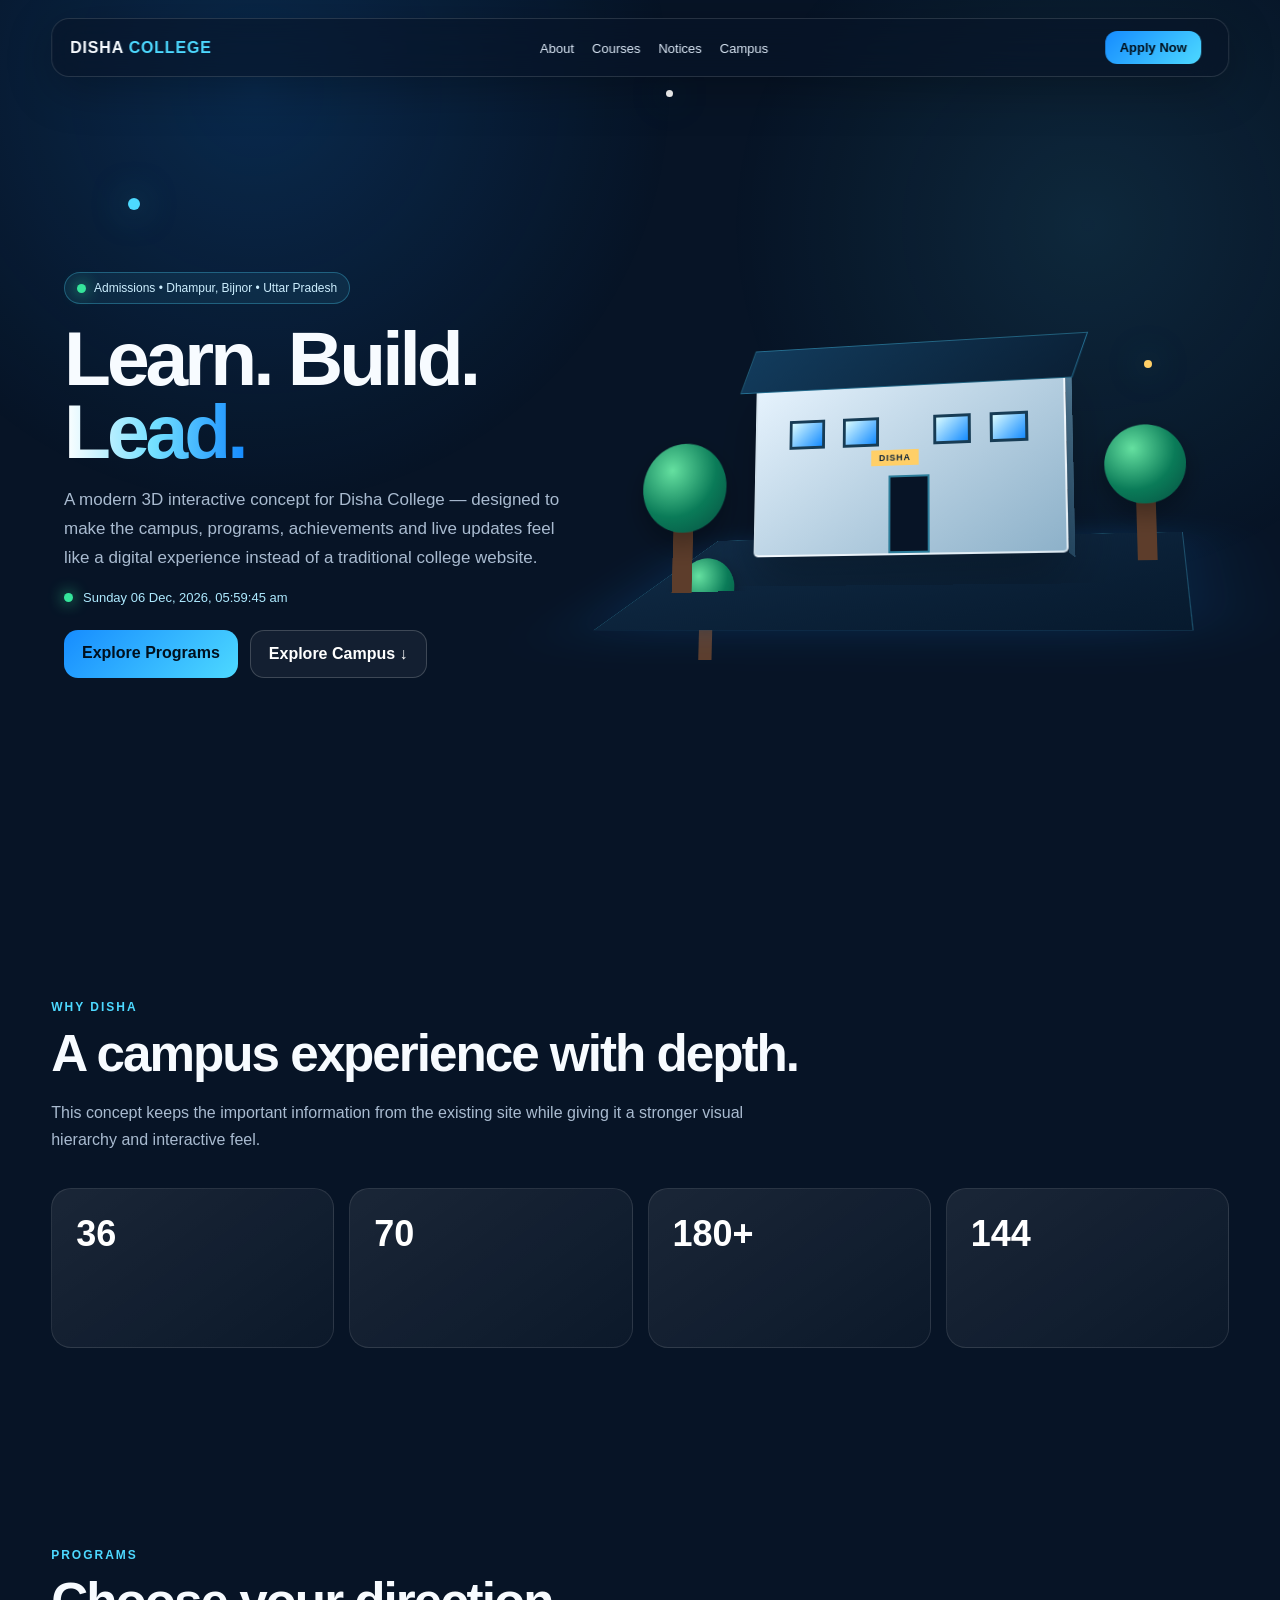
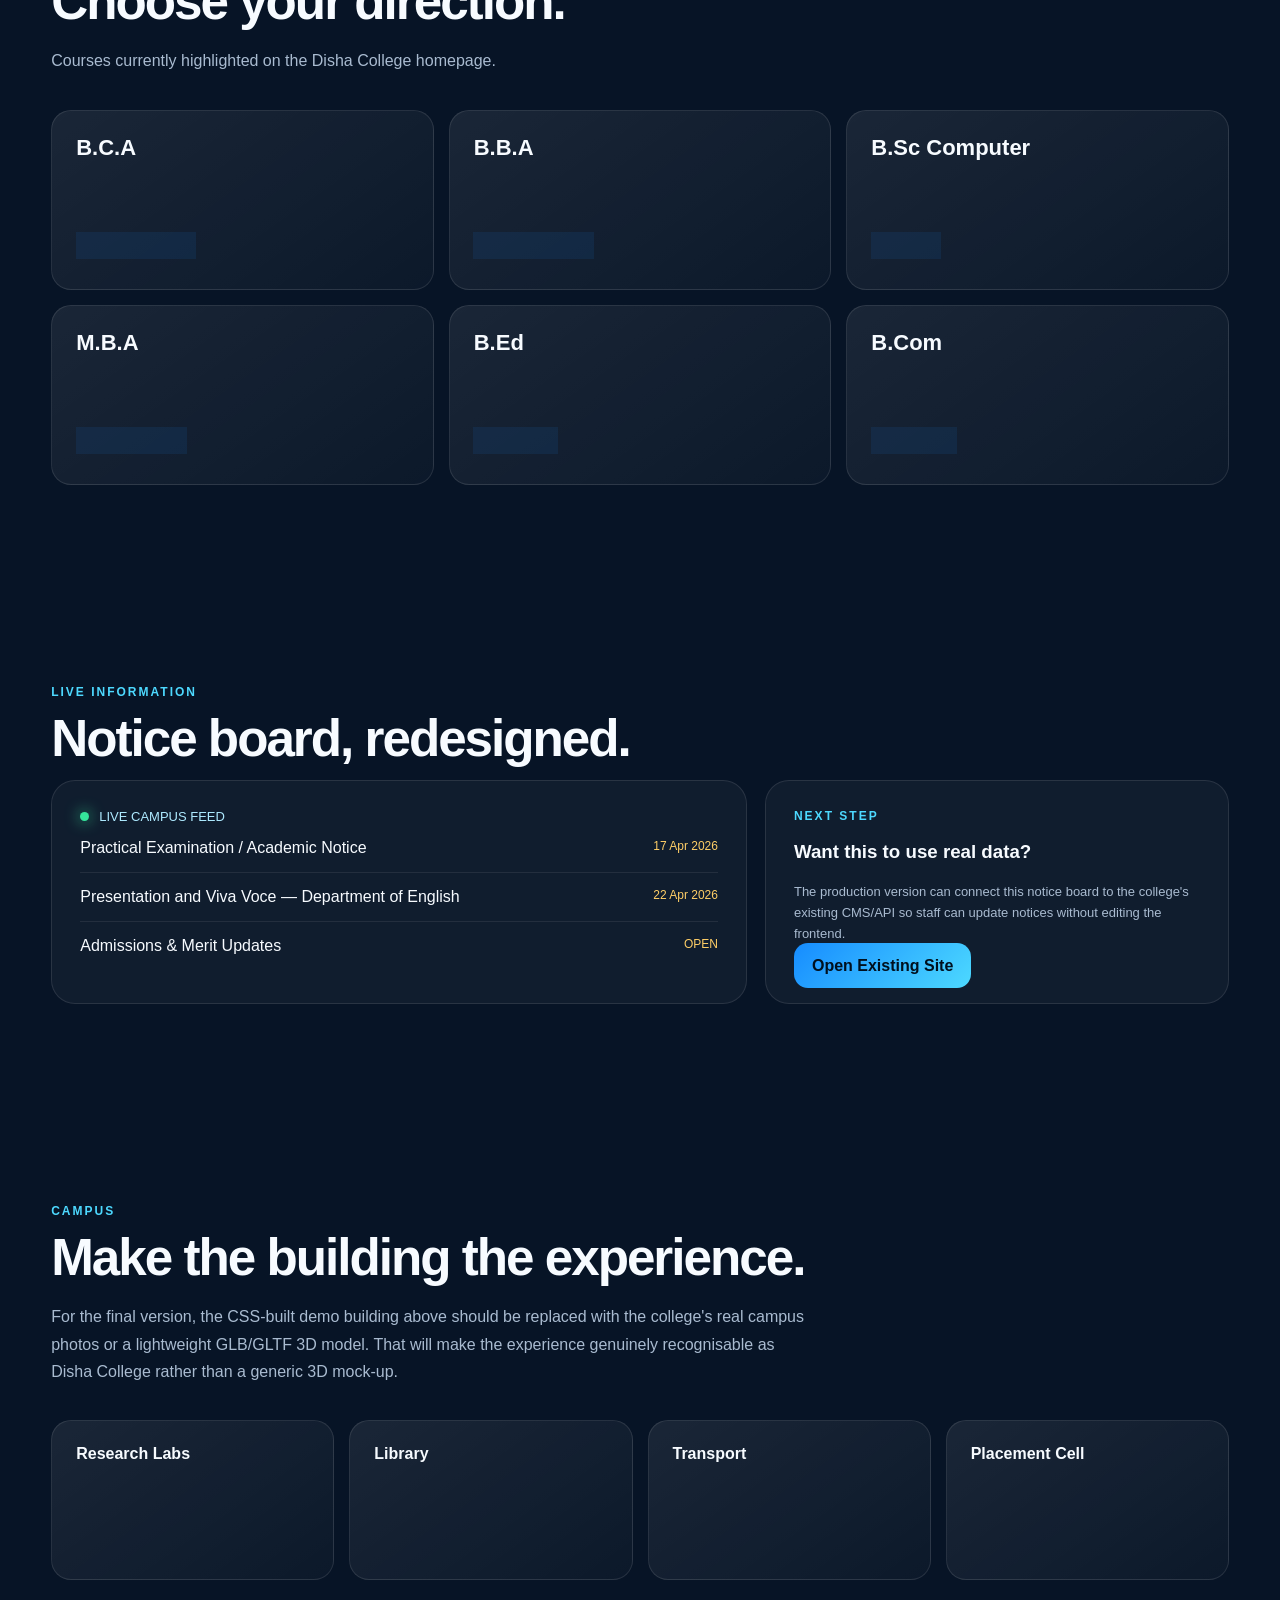
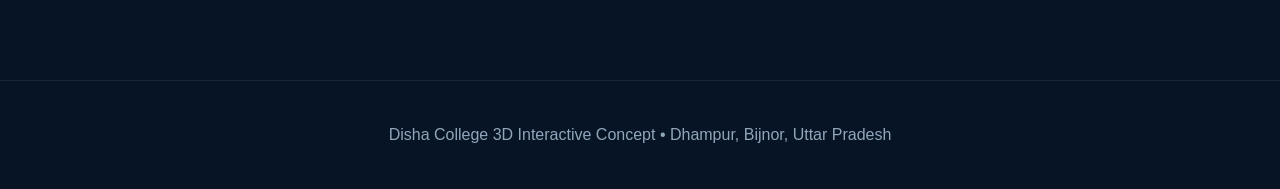
==== index.html @ a52d8aa4 "Add files via upload" ====
<!doctype html>
<html lang="en">
<head>
<meta charset="utf-8">
<meta name="viewport" content="width=device-width,initial-scale=1">
<title>Disha College — 3D Interactive Demo</title>
<meta name="description" content="3D interactive homepage concept for Disha College Dhampur">
<style>
:root{--navy:#071426;--blue:#168cff;--cyan:#4dd9ff;--gold:#ffcf67;--white:#f7fbff;--muted:#a9bbd0}
*{box-sizing:border-box}html{scroll-behavior:smooth}body{margin:0;background:var(--navy);color:var(--white);font-family:Inter,Segoe UI,Arial,sans-serif;overflow-x:hidden}
body:before{content:"";position:fixed;inset:0;pointer-events:none;background:radial-gradient(circle at 20% 10%,rgba(22,140,255,.18),transparent 32%),radial-gradient(circle at 85% 25%,rgba(77,217,255,.10),transparent 28%);z-index:-1}
nav{position:fixed;top:18px;left:50%;transform:translateX(-50%);width:min(1180px,92%);z-index:50;display:flex;align-items:center;justify-content:space-between;padding:12px 18px;border:1px solid rgba(255,255,255,.13);background:rgba(7,20,38,.58);backdrop-filter:blur(18px);border-radius:18px;box-shadow:0 12px 45px rgba(0,0,0,.25)}
.logo{font-weight:900;letter-spacing:.8px}.logo span{color:var(--cyan)}nav a{color:#dce9f7;text-decoration:none;margin:0 9px;font-size:13px}nav a:hover{color:white}.navbtn{padding:9px 14px;border-radius:12px;background:linear-gradient(135deg,#168cff,#4dd9ff);color:#00101e!important;font-weight:800}
.hero{min-height:100vh;display:grid;place-items:center;position:relative;padding:100px 5% 50px;overflow:hidden}
.hero-inner{width:min(1250px,100%);display:grid;grid-template-columns:1fr 1.08fr;gap:30px;align-items:center}
.kicker{display:inline-flex;gap:8px;align-items:center;padding:8px 12px;border:1px solid rgba(77,217,255,.3);border-radius:999px;background:rgba(77,217,255,.08);font-size:12px;color:#cdefff}
h1{font-size:clamp(44px,6vw,86px);line-height:.95;margin:18px 0;letter-spacing:-4px}
.grad{background:linear-gradient(90deg,#fff,#72dfff,#168cff);-webkit-background-clip:text;background-clip:text;color:transparent}
.hero p{font-size:17px;line-height:1.7;color:var(--muted);max-width:610px}.actions{display:flex;gap:12px;margin-top:25px;flex-wrap:wrap}.btn{border:0;border-radius:14px;padding:14px 18px;font-weight:850;cursor:pointer;text-decoration:none}.primary{background:linear-gradient(135deg,#168cff,#4dd9ff);color:#00101e}.ghost{border:1px solid rgba(255,255,255,.18);background:rgba(255,255,255,.05);color:white}
.scene-wrap{height:570px;perspective:1100px;display:grid;place-items:center}.scene{width:620px;height:430px;position:relative;transform-style:preserve-3d;transform:rotateX(8deg) rotateY(-13deg);transition:transform .18s ease-out}
.ground{position:absolute;left:40px;top:95px;width:540px;height:310px;background:linear-gradient(145deg,#102b46,#071a2e);border:1px solid rgba(77,217,255,.22);transform:rotateX(70deg) translateZ(-70px);box-shadow:0 0 90px rgba(22,140,255,.18)}
.building{position:absolute;left:150px;top:105px;width:320px;height:190px;transform-style:preserve-3d}
.front{position:absolute;inset:0;background:linear-gradient(145deg,#e9f5ff,#8db1c9);border-radius:5px;border:2px solid rgba(255,255,255,.5);box-shadow:0 30px 55px rgba(0,0,0,.25)}
.side{position:absolute;left:100%;top:0;width:85px;height:190px;background:linear-gradient(180deg,#537d99,#274c68);transform-origin:left;transform:rotateY(90deg)}
.roof{position:absolute;left:-12px;top:-28px;width:345px;height:45px;background:linear-gradient(135deg,#123b5c,#0a2036);transform:skewX(-20deg);border:1px solid #4dd9ff55}
.door{position:absolute;left:140px;bottom:0;width:42px;height:78px;background:#071426;border:2px solid #4dd9ff88}.door:before{content:"DISHA";position:absolute;top:-28px;left:-20px;color:#0b233b;background:#ffcf67;padding:3px 8px;font-size:9px;font-weight:900;letter-spacing:1px}
.win{position:absolute;width:38px;height:30px;background:linear-gradient(135deg,#d9fbff,#168cff);border:3px solid #173c55;top:48px}.w1{left:35px}.w2{left:92px}.w3{right:92px}.w4{right:35px}
.tree{position:absolute;width:22px;height:95px;background:#5d3d2b;transform-style:preserve-3d}.tree:before{content:"";position:absolute;width:92px;height:92px;border-radius:50%;left:-35px;top:-62px;background:radial-gradient(circle at 35% 30%,#65e0a0,#0a7b58 55%,#064d40);box-shadow:0 12px 30px #0005}
.t1{left:70px;top:240px;transform:translateZ(20px)}.t2{right:65px;top:220px;transform:translateZ(35px) scale(.8)}.t3{left:95px;top:320px;transform:translateZ(15px) scale(.65)}
.orb{position:absolute;border-radius:50%;filter:blur(.2px);box-shadow:0 0 35px #4dd9ff88}.orb.o1{width:12px;height:12px;background:#4dd9ff;left:10%;top:22%;animation:float 5s infinite}.orb.o2{width:8px;height:8px;background:#ffcf67;right:10%;top:40%;animation:float 7s infinite reverse}.orb.o3{width:7px;height:7px;background:#fff;left:52%;top:10%;animation:float 6s infinite}
@keyframes float{50%{transform:translate3d(0,-25px,30px)}}
.section{width:min(1180px,92%);margin:auto;padding:100px 0}.eyebrow{color:var(--cyan);font-weight:800;font-size:12px;letter-spacing:2px;text-transform:uppercase}.section h2{font-size:clamp(32px,4vw,54px);margin:10px 0 12px;letter-spacing:-2px}.lead{color:var(--muted);max-width:760px;line-height:1.7}
.grid{display:grid;grid-template-columns:repeat(4,1fr);gap:15px;margin-top:35px}.card{padding:24px;border:1px solid rgba(255,255,255,.1);background:linear-gradient(145deg,rgba(255,255,255,.08),rgba(255,255,255,.025));border-radius:20px;transform-style:preserve-3d;transition:.25s;min-height:160px}.card:hover{transform:translateY(-8px) rotateX(3deg) rotateY(-3deg);border-color:#4dd9ff55}.num{font-size:36px;font-weight:900;color:#fff}.small{color:var(--muted);font-size:13px;line-height:1.6}
.courses{grid-template-columns:repeat(3,1fr)}.course{min-height:180px}.course b{font-size:22px}.course .tag{display:inline-block;margin-top:25px;padding:6px 9px;border-radius:999px;background:#168cff18;border:1px solid #168cff44;color:#9bdcff;font-size:11px}
.notice{display:grid;grid-template-columns:1.2fr .8fr;gap:18px}.panel{padding:28px;border-radius:24px;border:1px solid rgba(255,255,255,.1);background:rgba(255,255,255,.04)}.notice-item{padding:15px 0;border-bottom:1px solid rgba(255,255,255,.08);display:flex;justify-content:space-between;gap:20px}.notice-item:last-child{border:0}.date{color:#ffcf67;font-size:12px;white-space:nowrap}
.live{display:flex;align-items:center;gap:10px;color:#aeeaff;font-size:13px}.dot{width:9px;height:9px;border-radius:50%;background:#35e59b;box-shadow:0 0 15px #35e59b}
footer{padding:45px 5%;border-top:1px solid rgba(255,255,255,.08);color:#91a6bb;text-align:center}
.reveal{opacity:0;transform:translateY(30px);transition:.8s}.reveal.show{opacity:1;transform:none}
@media(max-width:900px){nav div.links{display:none}.hero-inner{grid-template-columns:1fr}.scene-wrap{height:430px}.scene{transform:scale(.78) rotateX(8deg) rotateY(-13deg)}.grid,.courses{grid-template-columns:repeat(2,1fr)}.notice{grid-template-columns:1fr}}
@media(max-width:560px){h1{letter-spacing:-2px}.scene-wrap{height:330px}.scene{transform:scale(.55) rotateX(8deg) rotateY(-13deg)}.grid,.courses{grid-template-columns:1fr}.section{padding:70px 0}}
</style>
</head>
<body>
<nav>
  <div class="logo">DISHA <span>COLLEGE</span></div>
  <div class="links"><a href="#about">About</a><a href="#courses">Courses</a><a href="#notices">Notices</a><a href="#campus">Campus</a></div>
  <a class="navbtn" href="https://dishacollege.ac.in/register-online.php" target="_blank">Apply Now</a>
</nav>

<section class="hero">
  <div class="orb o1"></div><div class="orb o2"></div><div class="orb o3"></div>
  <div class="hero-inner">
    <div>
      <div class="kicker"><span class="dot"></span> Admissions • Dhampur, Bijnor • Uttar Pradesh</div>
      <h1>Learn. Build.<br><span class="grad">Lead.</span></h1>
      <p>A modern 3D interactive concept for Disha College — designed to make the campus, programs, achievements and live updates feel like a digital experience instead of a traditional college website.</p>
      <div class="live"><span class="dot"></span><span id="clock">Loading live time…</span></div>
      <div class="actions"><a class="btn primary" href="#courses">Explore Programs</a><a class="btn ghost" href="#campus">Explore Campus ↓</a></div>
    </div>
    <div class="scene-wrap" id="sceneWrap">
      <div class="scene" id="scene">
        <div class="ground"></div>
        <div class="building">
          <div class="front"><div class="roof"></div><div class="win w1"></div><div class="win w2"></div><div class="win w3"></div><div class="win w4"></div><div class="door"></div></div>
          <div class="side"></div>
        </div>
        <div class="tree t1"></div><div class="tree t2"></div><div class="tree t3"></div>
      </div>
    </div>
  </div>
</section>

<section class="section reveal" id="about">
  <div class="eyebrow">Why Disha</div><h2>A campus experience with depth.</h2>
  <p class="lead">This concept keeps the important information from the existing site while giving it a stronger visual hierarchy and interactive feel.</p>
  <div class="grid">
    <div class="card"><div class="num" data-count="37">0</div><div class="small">Crores of research grant — existing site figure</div></div>
    <div class="card"><div class="num" data-count="70">0</div><div class="small">IPRs filed — existing site figure</div></div>
    <div class="card"><div class="num" data-count="250">0</div><div class="small">International collaborations — existing site figure</div></div>
    <div class="card"><div class="num" data-count="170">0</div><div class="small">IPRs figure shown on existing homepage</div></div>
  </div>
</section>

<section class="section reveal" id="courses">
  <div class="eyebrow">Programs</div><h2>Choose your direction.</h2>
  <p class="lead">Courses currently highlighted on the Disha College homepage.</p>
  <div class="grid courses">
    <div class="card course"><b>B.C.A</b><p class="small">Computer Applications and technology-focused learning.</p><span class="tag">UNDERGRADUATE</span></div>
    <div class="card course"><b>B.B.A</b><p class="small">Business, management and professional development.</p><span class="tag">UNDERGRADUATE</span></div>
    <div class="card course"><b>B.Sc Computer</b><p class="small">Computer science and digital skills.</p><span class="tag">SCIENCE</span></div>
    <div class="card course"><b>M.B.A</b><p class="small">Advanced business and management education.</p><span class="tag">POSTGRADUATE</span></div>
    <div class="card course"><b>B.Ed</b><p class="small">Teacher education and professional preparation.</p><span class="tag">EDUCATION</span></div>
    <div class="card course"><b>B.Com</b><p class="small">Commerce and business fundamentals.</p><span class="tag">COMMERCE</span></div>
  </div>
</section>

<section class="section reveal" id="notices">
  <div class="eyebrow">Live Information</div><h2>Notice board, redesigned.</h2>
  <div class="notice">
    <div class="panel">
      <div class="live"><span class="dot"></span> LIVE CAMPUS FEED</div>
      <div class="notice-item"><span>Practical Examination / Academic Notice</span><span class="date">17 Apr 2026</span></div>
      <div class="notice-item"><span>Presentation and Viva Voce — Department of English</span><span class="date">22 Apr 2026</span></div>
      <div class="notice-item"><span>Admissions & Merit Updates</span><span class="date">OPEN</span></div>
    </div>
    <div class="panel">
      <div class="eyebrow">Next step</div>
      <h3>Want this to use real data?</h3>
      <p class="small">The production version can connect this notice board to the college's existing CMS/API so staff can update notices without editing the frontend.</p>
      <a class="btn primary" href="https://dishacollege.ac.in/" target="_blank">Open Existing Site</a>
    </div>
  </div>
</section>

<section class="section reveal" id="campus">
  <div class="eyebrow">Campus</div><h2>Make the building the experience.</h2>
  <p class="lead">For the final version, the CSS-built demo building above should be replaced with the college's real campus photos or a lightweight GLB/GLTF 3D model. That will make the experience genuinely recognisable as Disha College rather than a generic 3D mock-up.</p>
  <div class="grid">
    <div class="card"><b>Research Labs</b><p class="small">Modern labs and practical learning.</p></div>
    <div class="card"><b>Library</b><p class="small">Books, journals and digital resources.</p></div>
    <div class="card"><b>Transport</b><p class="small">Student transportation facilities.</p></div>
    <div class="card"><b>Placement Cell</b><p class="small">Industry tie-ups and career readiness.</p></div>
  </div>
</section>

<footer>Disha College 3D Interactive Concept • Dhampur, Bijnor, Uttar Pradesh</footer>

<script>
const clock=document.getElementById('clock');
function tick(){const d=new Date();clock.textContent=d.toLocaleString('en-IN',{weekday:'long',day:'2-digit',month:'short',year:'numeric',hour:'2-digit',minute:'2-digit',second:'2-digit'});}
tick();setInterval(tick,1000);

const scene=document.getElementById('scene'), wrap=document.getElementById('sceneWrap');
wrap.addEventListener('mousemove',e=>{const r=wrap.getBoundingClientRect(),x=(e.clientX-r.left)/r.width-.5,y=(e.clientY-r.top)/r.height-.5;scene.style.transform=`rotateX(${8-y*12}deg) rotateY(${-13+x*22}deg)`});
wrap.addEventListener('mouseleave',()=>scene.style.transform='rotateX(8deg) rotateY(-13deg)');

const obs=new IntersectionObserver(entries=>entries.forEach(e=>{if(e.isIntersecting){e.target.classList.add('show');if(e.target.id==='about')document.querySelectorAll('[data-count]').forEach(el=>{let n=+el.dataset.count, start=0;const step=Math.max(1,Math.ceil(n/50));const t=setInterval(()=>{start+=step;if(start>=n){start=n;clearInterval(t)}el.textContent=start+(n===250?'+':'')},24)})}}),{threshold:.15});
document.querySelectorAll('.reveal').forEach(x=>obs.observe(x));
</script>
</body>
</html>
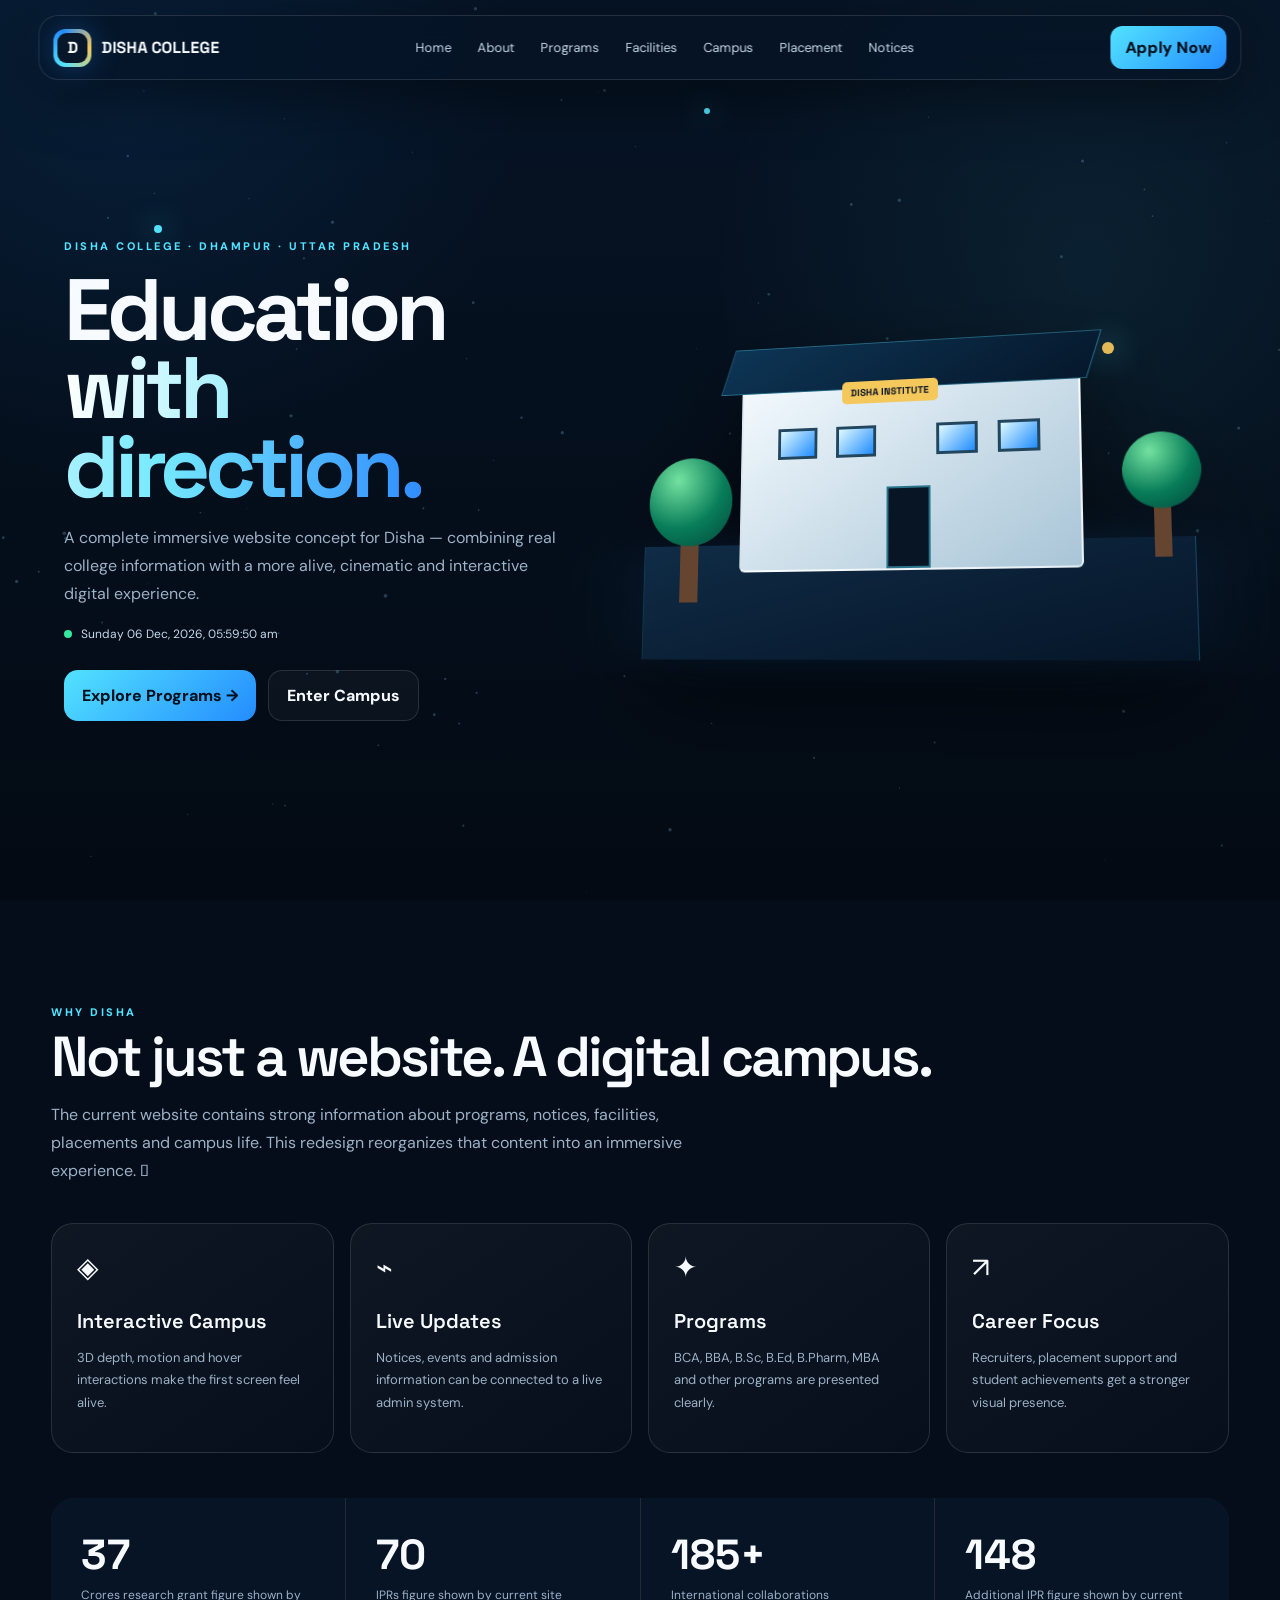
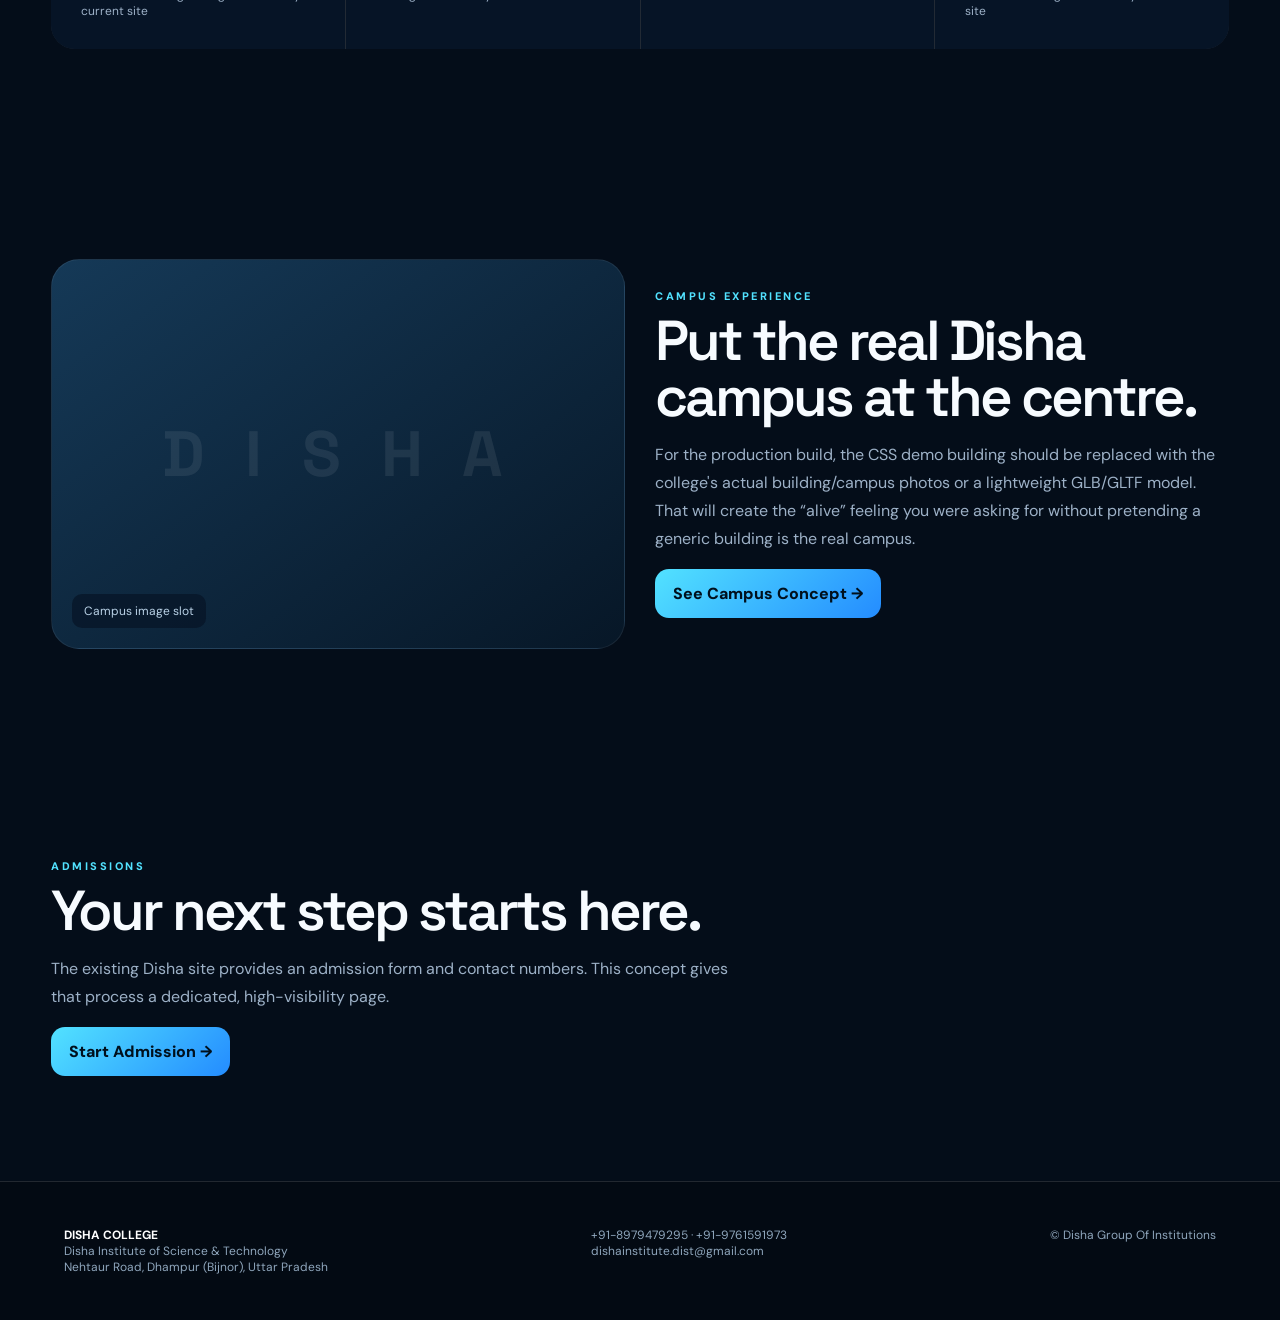
==== commit fd2ec190: "Add files via upload" ====
--- a/index.html
+++ b/index.html
@@ -1,141 +1,14 @@
-<!doctype html>
-<html lang="en">
-<head>
-<meta charset="utf-8">
-<meta name="viewport" content="width=device-width,initial-scale=1">
-<title>Disha College — 3D Interactive Demo</title>
-<meta name="description" content="3D interactive homepage concept for Disha College Dhampur">
-<style>
-:root{--navy:#071426;--blue:#168cff;--cyan:#4dd9ff;--gold:#ffcf67;--white:#f7fbff;--muted:#a9bbd0}
-*{box-sizing:border-box}html{scroll-behavior:smooth}body{margin:0;background:var(--navy);color:var(--white);font-family:Inter,Segoe UI,Arial,sans-serif;overflow-x:hidden}
-body:before{content:"";position:fixed;inset:0;pointer-events:none;background:radial-gradient(circle at 20% 10%,rgba(22,140,255,.18),transparent 32%),radial-gradient(circle at 85% 25%,rgba(77,217,255,.10),transparent 28%);z-index:-1}
-nav{position:fixed;top:18px;left:50%;transform:translateX(-50%);width:min(1180px,92%);z-index:50;display:flex;align-items:center;justify-content:space-between;padding:12px 18px;border:1px solid rgba(255,255,255,.13);background:rgba(7,20,38,.58);backdrop-filter:blur(18px);border-radius:18px;box-shadow:0 12px 45px rgba(0,0,0,.25)}
-.logo{font-weight:900;letter-spacing:.8px}.logo span{color:var(--cyan)}nav a{color:#dce9f7;text-decoration:none;margin:0 9px;font-size:13px}nav a:hover{color:white}.navbtn{padding:9px 14px;border-radius:12px;background:linear-gradient(135deg,#168cff,#4dd9ff);color:#00101e!important;font-weight:800}
-.hero{min-height:100vh;display:grid;place-items:center;position:relative;padding:100px 5% 50px;overflow:hidden}
-.hero-inner{width:min(1250px,100%);display:grid;grid-template-columns:1fr 1.08fr;gap:30px;align-items:center}
-.kicker{display:inline-flex;gap:8px;align-items:center;padding:8px 12px;border:1px solid rgba(77,217,255,.3);border-radius:999px;background:rgba(77,217,255,.08);font-size:12px;color:#cdefff}
-h1{font-size:clamp(44px,6vw,86px);line-height:.95;margin:18px 0;letter-spacing:-4px}
-.grad{background:linear-gradient(90deg,#fff,#72dfff,#168cff);-webkit-background-clip:text;background-clip:text;color:transparent}
-.hero p{font-size:17px;line-height:1.7;color:var(--muted);max-width:610px}.actions{display:flex;gap:12px;margin-top:25px;flex-wrap:wrap}.btn{border:0;border-radius:14px;padding:14px 18px;font-weight:850;cursor:pointer;text-decoration:none}.primary{background:linear-gradient(135deg,#168cff,#4dd9ff);color:#00101e}.ghost{border:1px solid rgba(255,255,255,.18);background:rgba(255,255,255,.05);color:white}
-.scene-wrap{height:570px;perspective:1100px;display:grid;place-items:center}.scene{width:620px;height:430px;position:relative;transform-style:preserve-3d;transform:rotateX(8deg) rotateY(-13deg);transition:transform .18s ease-out}
-.ground{position:absolute;left:40px;top:95px;width:540px;height:310px;background:linear-gradient(145deg,#102b46,#071a2e);border:1px solid rgba(77,217,255,.22);transform:rotateX(70deg) translateZ(-70px);box-shadow:0 0 90px rgba(22,140,255,.18)}
-.building{position:absolute;left:150px;top:105px;width:320px;height:190px;transform-style:preserve-3d}
-.front{position:absolute;inset:0;background:linear-gradient(145deg,#e9f5ff,#8db1c9);border-radius:5px;border:2px solid rgba(255,255,255,.5);box-shadow:0 30px 55px rgba(0,0,0,.25)}
-.side{position:absolute;left:100%;top:0;width:85px;height:190px;background:linear-gradient(180deg,#537d99,#274c68);transform-origin:left;transform:rotateY(90deg)}
-.roof{position:absolute;left:-12px;top:-28px;width:345px;height:45px;background:linear-gradient(135deg,#123b5c,#0a2036);transform:skewX(-20deg);border:1px solid #4dd9ff55}
-.door{position:absolute;left:140px;bottom:0;width:42px;height:78px;background:#071426;border:2px solid #4dd9ff88}.door:before{content:"DISHA";position:absolute;top:-28px;left:-20px;color:#0b233b;background:#ffcf67;padding:3px 8px;font-size:9px;font-weight:900;letter-spacing:1px}
-.win{position:absolute;width:38px;height:30px;background:linear-gradient(135deg,#d9fbff,#168cff);border:3px solid #173c55;top:48px}.w1{left:35px}.w2{left:92px}.w3{right:92px}.w4{right:35px}
-.tree{position:absolute;width:22px;height:95px;background:#5d3d2b;transform-style:preserve-3d}.tree:before{content:"";position:absolute;width:92px;height:92px;border-radius:50%;left:-35px;top:-62px;background:radial-gradient(circle at 35% 30%,#65e0a0,#0a7b58 55%,#064d40);box-shadow:0 12px 30px #0005}
-.t1{left:70px;top:240px;transform:translateZ(20px)}.t2{right:65px;top:220px;transform:translateZ(35px) scale(.8)}.t3{left:95px;top:320px;transform:translateZ(15px) scale(.65)}
-.orb{position:absolute;border-radius:50%;filter:blur(.2px);box-shadow:0 0 35px #4dd9ff88}.orb.o1{width:12px;height:12px;background:#4dd9ff;left:10%;top:22%;animation:float 5s infinite}.orb.o2{width:8px;height:8px;background:#ffcf67;right:10%;top:40%;animation:float 7s infinite reverse}.orb.o3{width:7px;height:7px;background:#fff;left:52%;top:10%;animation:float 6s infinite}
-@keyframes float{50%{transform:translate3d(0,-25px,30px)}}
-.section{width:min(1180px,92%);margin:auto;padding:100px 0}.eyebrow{color:var(--cyan);font-weight:800;font-size:12px;letter-spacing:2px;text-transform:uppercase}.section h2{font-size:clamp(32px,4vw,54px);margin:10px 0 12px;letter-spacing:-2px}.lead{color:var(--muted);max-width:760px;line-height:1.7}
-.grid{display:grid;grid-template-columns:repeat(4,1fr);gap:15px;margin-top:35px}.card{padding:24px;border:1px solid rgba(255,255,255,.1);background:linear-gradient(145deg,rgba(255,255,255,.08),rgba(255,255,255,.025));border-radius:20px;transform-style:preserve-3d;transition:.25s;min-height:160px}.card:hover{transform:translateY(-8px) rotateX(3deg) rotateY(-3deg);border-color:#4dd9ff55}.num{font-size:36px;font-weight:900;color:#fff}.small{color:var(--muted);font-size:13px;line-height:1.6}
-.courses{grid-template-columns:repeat(3,1fr)}.course{min-height:180px}.course b{font-size:22px}.course .tag{display:inline-block;margin-top:25px;padding:6px 9px;border-radius:999px;background:#168cff18;border:1px solid #168cff44;color:#9bdcff;font-size:11px}
-.notice{display:grid;grid-template-columns:1.2fr .8fr;gap:18px}.panel{padding:28px;border-radius:24px;border:1px solid rgba(255,255,255,.1);background:rgba(255,255,255,.04)}.notice-item{padding:15px 0;border-bottom:1px solid rgba(255,255,255,.08);display:flex;justify-content:space-between;gap:20px}.notice-item:last-child{border:0}.date{color:#ffcf67;font-size:12px;white-space:nowrap}
-.live{display:flex;align-items:center;gap:10px;color:#aeeaff;font-size:13px}.dot{width:9px;height:9px;border-radius:50%;background:#35e59b;box-shadow:0 0 15px #35e59b}
-footer{padding:45px 5%;border-top:1px solid rgba(255,255,255,.08);color:#91a6bb;text-align:center}
-.reveal{opacity:0;transform:translateY(30px);transition:.8s}.reveal.show{opacity:1;transform:none}
-@media(max-width:900px){nav div.links{display:none}.hero-inner{grid-template-columns:1fr}.scene-wrap{height:430px}.scene{transform:scale(.78) rotateX(8deg) rotateY(-13deg)}.grid,.courses{grid-template-columns:repeat(2,1fr)}.notice{grid-template-columns:1fr}}
-@media(max-width:560px){h1{letter-spacing:-2px}.scene-wrap{height:330px}.scene{transform:scale(.55) rotateX(8deg) rotateY(-13deg)}.grid,.courses{grid-template-columns:1fr}.section{padding:70px 0}}
-</style>
-</head>
-<body>
-<nav>
-  <div class="logo">DISHA <span>COLLEGE</span></div>
-  <div class="links"><a href="#about">About</a><a href="#courses">Courses</a><a href="#notices">Notices</a><a href="#campus">Campus</a></div>
-  <a class="navbtn" href="https://dishacollege.ac.in/register-online.php" target="_blank">Apply Now</a>
-</nav>
-
-<section class="hero">
-  <div class="orb o1"></div><div class="orb o2"></div><div class="orb o3"></div>
-  <div class="hero-inner">
-    <div>
-      <div class="kicker"><span class="dot"></span> Admissions • Dhampur, Bijnor • Uttar Pradesh</div>
-      <h1>Learn. Build.<br><span class="grad">Lead.</span></h1>
-      <p>A modern 3D interactive concept for Disha College — designed to make the campus, programs, achievements and live updates feel like a digital experience instead of a traditional college website.</p>
-      <div class="live"><span class="dot"></span><span id="clock">Loading live time…</span></div>
-      <div class="actions"><a class="btn primary" href="#courses">Explore Programs</a><a class="btn ghost" href="#campus">Explore Campus ↓</a></div>
-    </div>
-    <div class="scene-wrap" id="sceneWrap">
-      <div class="scene" id="scene">
-        <div class="ground"></div>
-        <div class="building">
-          <div class="front"><div class="roof"></div><div class="win w1"></div><div class="win w2"></div><div class="win w3"></div><div class="win w4"></div><div class="door"></div></div>
-          <div class="side"></div>
-        </div>
-        <div class="tree t1"></div><div class="tree t2"></div><div class="tree t3"></div>
-      </div>
-    </div>
-  </div>
-</section>
-
-<section class="section reveal" id="about">
-  <div class="eyebrow">Why Disha</div><h2>A campus experience with depth.</h2>
-  <p class="lead">This concept keeps the important information from the existing site while giving it a stronger visual hierarchy and interactive feel.</p>
-  <div class="grid">
-    <div class="card"><div class="num" data-count="37">0</div><div class="small">Crores of research grant — existing site figure</div></div>
-    <div class="card"><div class="num" data-count="70">0</div><div class="small">IPRs filed — existing site figure</div></div>
-    <div class="card"><div class="num" data-count="250">0</div><div class="small">International collaborations — existing site figure</div></div>
-    <div class="card"><div class="num" data-count="170">0</div><div class="small">IPRs figure shown on existing homepage</div></div>
-  </div>
-</section>
-
-<section class="section reveal" id="courses">
-  <div class="eyebrow">Programs</div><h2>Choose your direction.</h2>
-  <p class="lead">Courses currently highlighted on the Disha College homepage.</p>
-  <div class="grid courses">
-    <div class="card course"><b>B.C.A</b><p class="small">Computer Applications and technology-focused learning.</p><span class="tag">UNDERGRADUATE</span></div>
-    <div class="card course"><b>B.B.A</b><p class="small">Business, management and professional development.</p><span class="tag">UNDERGRADUATE</span></div>
-    <div class="card course"><b>B.Sc Computer</b><p class="small">Computer science and digital skills.</p><span class="tag">SCIENCE</span></div>
-    <div class="card course"><b>M.B.A</b><p class="small">Advanced business and management education.</p><span class="tag">POSTGRADUATE</span></div>
-    <div class="card course"><b>B.Ed</b><p class="small">Teacher education and professional preparation.</p><span class="tag">EDUCATION</span></div>
-    <div class="card course"><b>B.Com</b><p class="small">Commerce and business fundamentals.</p><span class="tag">COMMERCE</span></div>
-  </div>
-</section>
-
-<section class="section reveal" id="notices">
-  <div class="eyebrow">Live Information</div><h2>Notice board, redesigned.</h2>
-  <div class="notice">
-    <div class="panel">
-      <div class="live"><span class="dot"></span> LIVE CAMPUS FEED</div>
-      <div class="notice-item"><span>Practical Examination / Academic Notice</span><span class="date">17 Apr 2026</span></div>
-      <div class="notice-item"><span>Presentation and Viva Voce — Department of English</span><span class="date">22 Apr 2026</span></div>
-      <div class="notice-item"><span>Admissions & Merit Updates</span><span class="date">OPEN</span></div>
-    </div>
-    <div class="panel">
-      <div class="eyebrow">Next step</div>
-      <h3>Want this to use real data?</h3>
-      <p class="small">The production version can connect this notice board to the college's existing CMS/API so staff can update notices without editing the frontend.</p>
-      <a class="btn primary" href="https://dishacollege.ac.in/" target="_blank">Open Existing Site</a>
-    </div>
-  </div>
-</section>
-
-<section class="section reveal" id="campus">
-  <div class="eyebrow">Campus</div><h2>Make the building the experience.</h2>
-  <p class="lead">For the final version, the CSS-built demo building above should be replaced with the college's real campus photos or a lightweight GLB/GLTF 3D model. That will make the experience genuinely recognisable as Disha College rather than a generic 3D mock-up.</p>
-  <div class="grid">
-    <div class="card"><b>Research Labs</b><p class="small">Modern labs and practical learning.</p></div>
-    <div class="card"><b>Library</b><p class="small">Books, journals and digital resources.</p></div>
-    <div class="card"><b>Transport</b><p class="small">Student transportation facilities.</p></div>
-    <div class="card"><b>Placement Cell</b><p class="small">Industry tie-ups and career readiness.</p></div>
-  </div>
-</section>
-
-<footer>Disha College 3D Interactive Concept • Dhampur, Bijnor, Uttar Pradesh</footer>
-
-<script>
-const clock=document.getElementById('clock');
-function tick(){const d=new Date();clock.textContent=d.toLocaleString('en-IN',{weekday:'long',day:'2-digit',month:'short',year:'numeric',hour:'2-digit',minute:'2-digit',second:'2-digit'});}
-tick();setInterval(tick,1000);
-
-const scene=document.getElementById('scene'), wrap=document.getElementById('sceneWrap');
-wrap.addEventListener('mousemove',e=>{const r=wrap.getBoundingClientRect(),x=(e.clientX-r.left)/r.width-.5,y=(e.clientY-r.top)/r.height-.5;scene.style.transform=`rotateX(${8-y*12}deg) rotateY(${-13+x*22}deg)`});
-wrap.addEventListener('mouseleave',()=>scene.style.transform='rotateX(8deg) rotateY(-13deg)');
-
-const obs=new IntersectionObserver(entries=>entries.forEach(e=>{if(e.isIntersecting){e.target.classList.add('show');if(e.target.id==='about')document.querySelectorAll('[data-count]').forEach(el=>{let n=+el.dataset.count, start=0;const step=Math.max(1,Math.ceil(n/50));const t=setInterval(()=>{start+=step;if(start>=n){start=n;clearInterval(t)}el.textContent=start+(n===250?'+':'')},24)})}}),{threshold:.15});
-document.querySelectorAll('.reveal').forEach(x=>obs.observe(x));
-</script>
-</body>
-</html>+<!doctype html><html lang="en"><head><meta charset="utf-8"><meta name="viewport" content="width=device-width,initial-scale=1"><title>Home | Disha College</title><link rel="stylesheet" href="assets/style.css"></head><body><canvas id="stars"></canvas><nav class="nav"><a class="brand" href="index.html"><span class="brandmark"></span><span>DISHA COLLEGE</span></a><div class="links">
+<a href="index.html">Home</a><a href="about.html">About</a><a href="programs.html">Programs</a><a href="facilities.html">Facilities</a><a href="campus.html">Campus</a><a href="placement.html">Placement</a><a href="notices.html">Notices</a></div><a class="apply" href="admission.html">Apply Now</a><button class="menu" aria-label="menu">☰</button></nav>
+<section class="hero"><div class="orb o1"></div><div class="orb o2"></div><div class="orb o3"></div><div class="hero-grid"><div>
+<div class="eyebrow">Disha College · Dhampur · Uttar Pradesh</div><h1>Education<br><span class="grad">with direction.</span></h1>
+<p>A complete immersive website concept for Disha — combining real college information with a more alive, cinematic and interactive digital experience.</p>
+<div class="live"><span class="pulse"></span><span id="clock"></span></div>
+<div class="buttons"><a class="btn primary" href="programs.html">Explore Programs →</a><a class="btn ghost" href="campus.html">Enter Campus</a></div></div>
+<div class="scene"><div class="campus3d"><div class="platform"></div><div class="mainbuilding"><div class="front"><div class="roof"></div><div class="sign">DISHA INSTITUTE</div><div class="window w1"></div><div class="window w2"></div><div class="window w3"></div><div class="window w4"></div><div class="door"></div></div><div class="side"></div></div><div class="tree tr1"></div><div class="tree tr2"></div></div></div></div></section>
+<section class="section reveal"><div class="eyebrow">Why Disha</div><h2>Not just a website. A digital campus.</h2><p class="lead">The current website contains strong information about programs, notices, facilities, placements and campus life. This redesign reorganizes that content into an immersive experience. </p>
+<div class="cards"><div class="card"><div class="icon">◈</div><h3>Interactive Campus</h3><p class="small">3D depth, motion and hover interactions make the first screen feel alive.</p></div><div class="card"><div class="icon">⌁</div><h3>Live Updates</h3><p class="small">Notices, events and admission information can be connected to a live admin system.</p></div><div class="card"><div class="icon">✦</div><h3>Programs</h3><p class="small">BCA, BBA, B.Sc, B.Ed, B.Pharm, MBA and other programs are presented clearly.</p></div><div class="card"><div class="icon">↗</div><h3>Career Focus</h3><p class="small">Recruiters, placement support and student achievements get a stronger visual presence.</p></div></div>
+<div class="stats"><div class="stat"><strong data-count="37">0</strong><span>Crores research grant figure shown by current site</span></div><div class="stat"><strong data-count="70">0</strong><span>IPRs figure shown by current site</span></div><div class="stat"><strong data-count="250">0</strong><span>International collaborations</span></div><div class="stat"><strong data-count="170">0</strong><span>Additional IPR figure shown by current site</span></div></div></section>
+<section class="section reveal"><div class="split"><div class="imagebox"></div><div><div class="eyebrow">Campus Experience</div><h2>Put the real Disha campus at the centre.</h2><p class="lead">For the production build, the CSS demo building should be replaced with the college's actual building/campus photos or a lightweight GLB/GLTF model. That will create the “alive” feeling you were asking for without pretending a generic building is the real campus.</p><a class="btn primary" href="campus.html">See Campus Concept →</a></div></div></section>
+<section class="section reveal"><div class="eyebrow">Admissions</div><h2>Your next step starts here.</h2><p class="lead">The existing Disha site provides an admission form and contact numbers. This concept gives that process a dedicated, high-visibility page.</p><a class="btn primary" href="admission.html">Start Admission →</a></section>
+<footer><div class="foot"><div><strong>DISHA COLLEGE</strong><br>Disha Institute of Science & Technology<br>Nehtaur Road, Dhampur (Bijnor), Uttar Pradesh</div><div>+91-8979479295 · +91-9761591973<br>dishainstitute.dist@gmail.com</div><div>© Disha Group Of Institutions</div></div></footer><script src="assets/app.js"></script></body></html>
--- a/assets/style.css
+++ b/assets/style.css
@@ -0,0 +1,19 @@
+
+@import url('https://fonts.googleapis.com/css2?family=DM+Sans:wght@400;500;600;700&family=Space+Grotesk:wght@500;600;700&display=swap');
+:root{--ink:#061326;--ink2:#0b2039;--cyan:#52e2ff;--blue:#248cff;--gold:#f5c85c;--white:#f7fbff;--muted:#9db1c7;--line:rgba(255,255,255,.12)}
+*{box-sizing:border-box}html{scroll-behavior:smooth}body{margin:0;background:#040d19;color:var(--white);font-family:"DM Sans",Arial,sans-serif;overflow-x:hidden}a{color:inherit;text-decoration:none}
+body:before{content:"";position:fixed;inset:0;z-index:-4;background:radial-gradient(circle at 10% 10%,#1167b522,transparent 28%),radial-gradient(circle at 85% 30%,#52e2ff12,transparent 30%),linear-gradient(180deg,#061426,#030a13)}
+#stars{position:fixed;inset:0;z-index:-2;pointer-events:none;opacity:.65}
+.nav{position:fixed;z-index:100;top:15px;left:50%;transform:translateX(-50%);width:min(1240px,94%);padding:10px 14px;border:1px solid var(--line);background:#061426b8;backdrop-filter:blur(20px);border-radius:20px;display:flex;align-items:center;justify-content:space-between;box-shadow:0 15px 60px #0007}.brand{display:flex;gap:10px;align-items:center;font-family:"Space Grotesk";font-weight:700}.brandmark{width:38px;height:38px;border-radius:12px;background:conic-gradient(from 210deg,var(--cyan),var(--blue),var(--gold),var(--cyan));position:relative;box-shadow:0 0 30px #248cff55}.brandmark:after{content:"D";position:absolute;inset:4px;border-radius:9px;background:#071629;color:white;display:grid;place-items:center;font-weight:800}.links{display:flex;gap:4px}.links a{font-size:13px;color:#c7d8e9;padding:10px 11px;border-radius:10px}.links a:hover,.links a.active{background:#ffffff0d;color:#fff}.apply{background:linear-gradient(135deg,var(--cyan),var(--blue));color:#00101d!important;font-weight:800!important;padding:11px 15px!important;border-radius:12px!important}.menu{display:none}
+.hero{min-height:100vh;position:relative;display:grid;place-items:center;padding:120px 5% 60px;overflow:hidden}.hero-grid{width:min(1240px,100%);display:grid;grid-template-columns:1fr 1.05fr;align-items:center;gap:25px}.eyebrow{font-size:11px;letter-spacing:2.5px;text-transform:uppercase;color:var(--cyan);font-weight:800}.hero h1{font:700 clamp(48px,6.8vw,92px)/.9 "Space Grotesk";letter-spacing:-5px;margin:18px 0}.grad{background:linear-gradient(90deg,#fff,#75e9ff,#318dff);-webkit-background-clip:text;color:transparent}.hero p,.lead{color:var(--muted);line-height:1.75;max-width:680px}.buttons{display:flex;gap:12px;margin-top:28px;flex-wrap:wrap}.btn{padding:14px 18px;border-radius:14px;font-weight:800;border:1px solid var(--line);display:inline-flex;align-items:center;gap:8px}.btn.primary{background:linear-gradient(135deg,var(--cyan),var(--blue));color:#00101d;border:0}.btn.ghost{background:#ffffff08}.live{margin-top:18px;display:flex;gap:9px;align-items:center;font-size:12px;color:#c4d8e9}.pulse{width:8px;height:8px;border-radius:50%;background:#37e79c;box-shadow:0 0 0 0 #37e79c77;animation:pulse 1.7s infinite}@keyframes pulse{70%{box-shadow:0 0 0 10px transparent}}
+.scene{height:600px;position:relative;perspective:1200px;display:grid;place-items:center}.campus3d{width:620px;height:440px;position:relative;transform-style:preserve-3d;transform:rotateX(8deg) rotateY(-13deg);transition:transform .16s ease-out;filter:drop-shadow(0 40px 50px #0008)}.platform{position:absolute;width:560px;height:340px;left:30px;top:90px;background:linear-gradient(145deg,#102c46,#061629);border:1px solid #52e2ff25;transform:rotateX(70deg) translateZ(-85px);box-shadow:0 0 100px #248cff20}.mainbuilding{position:absolute;left:135px;top:105px;width:350px;height:205px;transform-style:preserve-3d}.front{position:absolute;inset:0;border-radius:6px;background:linear-gradient(145deg,#f5fbff,#a9c5d7);border:2px solid #ffffff77}.side{position:absolute;left:100%;width:85px;height:205px;top:0;background:linear-gradient(#537995,#203f58);transform-origin:left;transform:rotateY(90deg)}.roof{position:absolute;left:-18px;top:-30px;width:380px;height:48px;background:linear-gradient(145deg,#0d3555,#06182c);transform:skewX(-18deg);border:1px solid #52e2ff55}.door{position:absolute;bottom:0;left:153px;width:45px;height:82px;background:#071525;border:2px solid #52e2ff77}.sign{position:absolute;left:106px;top:10px;background:#f5c85c;color:#061326;font:800 10px "Space Grotesk";padding:5px 9px;border-radius:5px}.window{position:absolute;width:42px;height:32px;top:56px;background:linear-gradient(135deg,#dffaff,#218cff);border:3px solid #23465f}.w1{left:38px}.w2{left:100px}.w3{right:100px}.w4{right:38px}.tree{position:absolute;width:20px;height:90px;background:#65452f}.tree:before{content:"";position:absolute;width:92px;height:92px;left:-36px;top:-60px;border-radius:50%;background:radial-gradient(circle at 35% 25%,#74e2a0,#087d59 55%,#04473c)}.tr1{left:70px;top:250px}.tr2{right:50px;top:220px;transform:scale(.8)}.orb{position:absolute;border-radius:50%;background:var(--cyan);box-shadow:0 0 30px var(--cyan);animation:float 6s infinite}.o1{width:8px;height:8px;left:12%;top:25%}.o2{width:12px;height:12px;right:13%;top:38%;animation-delay:1s;background:var(--gold)}.o3{width:6px;height:6px;left:55%;top:12%;animation-delay:2s}@keyframes float{50%{transform:translate3d(0,-30px,35px)}}
+.section{width:min(1240px,92%);margin:auto;padding:105px 0}.section h2{font:600 clamp(34px,4.4vw,62px)/1 "Space Grotesk";letter-spacing:-3px;margin:10px 0 16px}.cards{display:grid;grid-template-columns:repeat(4,1fr);gap:16px;margin-top:38px}.card{border:1px solid var(--line);background:linear-gradient(145deg,#ffffff0b,#ffffff03);border-radius:22px;padding:25px;min-height:175px;transition:.3s;transform-style:preserve-3d}.card:hover{transform:translateY(-9px) rotateX(3deg) rotateY(-3deg);border-color:#52e2ff55;box-shadow:0 20px 60px #0005}.icon{font-size:28px;margin-bottom:22px}.card h3{margin:0 0 9px;font:600 20px "Space Grotesk"}.small{font-size:13px;line-height:1.7;color:var(--muted)}
+.stats{display:grid;grid-template-columns:repeat(4,1fr);gap:1px;background:var(--line);margin-top:45px;border-radius:24px;overflow:hidden}.stat{background:#061426;padding:30px}.stat strong{font:700 42px "Space Grotesk"}.stat span{display:block;color:var(--muted);font-size:12px;margin-top:6px}
+.split{display:grid;grid-template-columns:1fr 1fr;gap:30px;align-items:center}.glass{border:1px solid var(--line);background:#ffffff07;border-radius:28px;padding:30px}.imagebox{min-height:390px;border-radius:28px;border:1px solid #ffffff12;overflow:hidden;position:relative;background:linear-gradient(145deg,#153957,#071727)}.imagebox:before{content:"D I S H A";position:absolute;inset:0;display:grid;place-items:center;font:700 clamp(28px,5vw,65px) "Space Grotesk";letter-spacing:12px;color:#ffffff14}.imagebox:after{content:"Campus image slot";position:absolute;bottom:20px;left:20px;color:#b9d1e6;background:#061426b8;padding:9px 12px;border-radius:10px;font-size:12px}
+.grid3{display:grid;grid-template-columns:repeat(3,1fr);gap:16px;margin-top:35px}.course{min-height:210px}.tag{display:inline-block;margin-top:20px;border:1px solid #52e2ff35;color:#9ceeff;padding:6px 9px;border-radius:999px;font-size:10px}
+.notice{display:grid;grid-template-columns:1.2fr .8fr;gap:18px;margin-top:35px}.notice-row{padding:17px 0;border-bottom:1px solid #ffffff0c;display:flex;justify-content:space-between;gap:15px}.date{color:var(--gold);font-size:11px;white-space:nowrap}
+.pagehero{padding:160px 5% 75px;min-height:52vh;display:flex;align-items:end;background:radial-gradient(circle at 75% 35%,#168cff25,transparent 30%)}.pagehero>div{width:min(1240px,100%);margin:auto}.pagehero h1{font:700 clamp(45px,6vw,80px) "Space Grotesk";letter-spacing:-4px;margin:12px 0}
+footer{border-top:1px solid var(--line);padding:45px 5%;background:#030a13}.foot{width:min(1240px,100%);margin:auto;display:flex;justify-content:space-between;gap:25px;flex-wrap:wrap;color:#8fa6bc;font-size:12px}.foot strong{color:white}
+.reveal{opacity:0;transform:translateY(35px);transition:.8s}.reveal.show{opacity:1;transform:none}
+@media(max-width:900px){.links{display:none}.menu{display:block}.hero-grid,.split,.notice{grid-template-columns:1fr}.scene{height:420px}.campus3d{transform:scale(.72) rotateX(8deg) rotateY(-13deg)}.cards,.stats{grid-template-columns:repeat(2,1fr)}.grid3{grid-template-columns:repeat(2,1fr)}}
+@media(max-width:560px){.hero h1{letter-spacing:-3px}.scene{height:300px}.campus3d{transform:scale(.52) rotateX(8deg) rotateY(-13deg)}.cards,.stats,.grid3{grid-template-columns:1fr}.section{padding:75px 0}.pagehero{padding-top:130px}}
